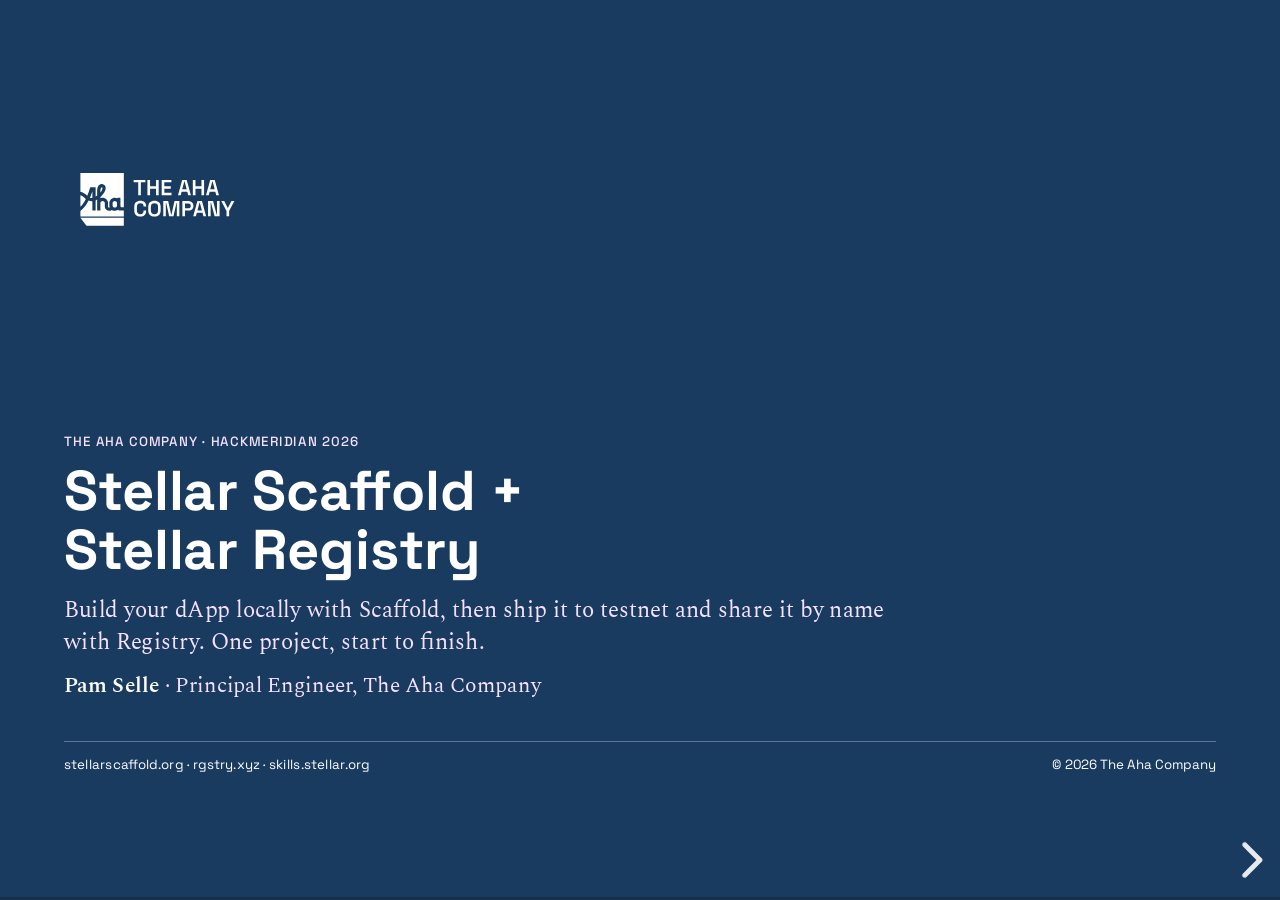
==== hackmeridian-2026/scaffold-registry/index.html @ 08726516 "Retitle the Rust slide: call any named contract Co-Authored-By: Claude <noreply@anthropic.com>" ====
<!doctype html>
<!-- Generated by build-index.mjs from intro.html + scaffold.html + registry.html + outro.html. Don't edit. -->
<html lang="en">
<head>
  <meta charset="utf-8">
  <meta name="viewport" content="width=device-width, initial-scale=1">
  <title>Stellar Scaffold + Registry</title>
  <link rel="stylesheet" href="vendor/reveal.js/dist/reset.css">
  <link rel="stylesheet" href="vendor/reveal.js/dist/reveal.css">
  <link rel="stylesheet" href="vendor/reveal.js/dist/theme/white.css">
  <link rel="stylesheet" href="theme.css">
</head>
<body>
<div class="reveal"><div class="slides">

<!-- I1 · session title -->
<section class="navy" data-background-color="#1a3b60">
  <div class="cover">
    <img class="brand-logo" src="assets/aha-horizontallogo_white.svg" alt="The Aha Company">
    <div class="content">
      <p class="eyebrow">The Aha Company · HackMeridian 2026</p>
      <h1>Stellar Scaffold +<br>Stellar Registry</h1>
      <p class="lead">Build your dApp locally with Scaffold, then ship it to testnet and share it by
        name with Registry. One project, start to finish.</p>
      <p><b>Pam Selle</b> · Principal Engineer, The Aha Company</p>
    </div>
    <div class="bottom"><span>stellarscaffold.org · rgstry.xyz · skills.stellar.org</span><span>© 2026 The Aha Company</span></div>
  </div>
  <aside class="notes">
    Session opener: two tools, one flow. Scaffold first, then Registry picks up where it
    leaves off. ~15s.
  </aside>
</section>

<!-- I2 · agenda -->
<section>
  <div class="agenda">
    <div>
      <p class="eyebrow">Agenda</p>
      <h2>What we'll cover</h2>
      <p class="lead">HackMeridian 2026</p>
      <p class="small muted">The Aha Company builds developer tools for Stellar, including Stellar
        Scaffold and Stellar Registry.</p>
    </div>
    <ol>
      <li><span class="n">01</span><div><h3>Who we are</h3><p>The Aha Company and today's speakers</p></div><span class="min">1 min</span></li>
      <li><span class="n">02</span><div><h3>Stellar Scaffold</h3><p>From idea to working dApp, fast</p></div><span class="min">7 min</span></li>
      <li><span class="n">03</span><div><h3>Stellar Registry</h3><p>To testnet, by name</p></div><span class="min">8 min</span></li>
      <li><span class="n">04</span><div><h3>Your next step</h3><p>What to build next, then questions</p></div><span class="min"></span></li>
    </ol>
  </div>
  <aside class="notes">
    One line on who we are, then the route. ~20s.
  </aside>
</section>

<!-- I3 · speakers -->
<section>
  <p class="eyebrow">Speakers</p>
  <h2>Who you'll hear from</h2>
  <div class="split speakers">
    <div>
      <h3>Pam Selle</h3>
      <p class="lead">Principal Engineer · The Aha Company</p>
      <p class="small">A technologist with over a decade in software engineering and leadership.
        Pam maintained Terraform Core as a Senior Software Engineer at HashiCorp, and before that
        worked on web properties and cloud infrastructure at Comcast. She has long organized
        events in the JavaScript and wider developer communities.</p>
    </div>
    <div>
      <h3>Willem Wyndham</h3>
      <p class="lead">Chief Science Officer · The Aha Company</p>
      <p class="small">Willem specialized in programming languages and computer security during
        his PhD at the University of Maryland, then left to join NEAR Protocol as a researcher
        focused on Rust and WebAssembly. As its Contract Runtime Engineer he worked deep inside
        blockchain execution environments and the security challenges that come with them.</p>
    </div>
  </div>
  <aside class="notes">
    Introduce ourselves and who's presenting what. Drop Willem's column if the Nido talk
    isn't in this set. ~30s.
  </aside>
</section>


<!-- ===== Scaffold ===== -->


<!-- 1 · 0:00–0:30 -->
<section class="navy" data-background-color="#1a3b60">
  <div class="divider">
    <span class="numeral">02</span>
    <div class="text">
      <p class="eyebrow">Stellar Scaffold</p>
      <h2>From idea to working dApp, fast.</h2>
      <p>A toolkit for full-stack Stellar apps. One command gives you Rust smart contracts,
        a React, Svelte or no frontend, a local network, and typed TypeScript clients that rebuild
        every time your contract changes.</p>
    </div>
  </div>
  <aside class="notes">
    Same first line as the handout they're holding. One command: contracts, frontend,
    local network, typed clients. ~30s.
  </aside>
</section>

<!-- SB · the big idea -->
<section data-background-color="#f6e2ff">
  <p class="eyebrow">The big idea</p>
  <div class="quote"><p>Every save rebuilds, redeploys and regenerates your typed client.
    Spend the weekend on your app, not the plumbing.</p></div>
  <aside class="notes">One sentence to hold onto for the next seven minutes. ~10s.</aside>
</section>

<!-- 2 · 0:30–1:00 -->
<section>
  <h2>The hackathon problem</h2>
  <ul>
    <li class="fragment">Build Rust → Wasm</li>
    <li class="fragment">Deploy, copy the contract ID</li>
    <li class="fragment">Generate bindings, paste the ID into the frontend</li>
    <li class="fragment">Wire up a wallet and network config</li>
    <li class="fragment"><strong>…then change one function and do it all again</strong></li>
  </ul>
  <aside class="notes">
    This plumbing eats the first day of a hackathon. Scaffold makes it one loop. ~30s.
  </aside>
</section>

<!-- 3 · 1:00–1:45 -->
<section>
  <h2>Three things to remember</h2>
  <div class="cards">
    <div class="card fragment">
      <h3>scaffold.yml <span>= your dependencies</span></h3>
      <p>Your app's contract dependencies, per network: what they are and where to get them.</p>
      <p class="muted">Secrets and machine settings go in .env.</p>
    </div>
    <div class="card fragment">
      <h3>app-lib/clients <span>= generated</span></h3>
      <p>A typed client per contract, per network, regenerated on every build and gitignored. Import by name; never paste an address.</p>
      <p class="muted">Don't edit it: wrap clients under app/.</p>
    </div>
    <div class="card fragment">
      <h3>npm run dev <span>= the loop</span></h3>
      <p>Save a contract and it rebuilds, redeploys on the local network, and regenerates its client.</p>
      <p class="muted">App runs at localhost:5173.</p>
    </div>
  </div>
  <aside class="notes">
    These are the three boxes at the top of the handout. ~45s.
  </aside>
</section>

<!-- 4 · 1:45–2:25 -->
<section>
  <h2>Set up and start a project</h2>
  <div class="split wide-left">
    <pre><code class="language-bash" data-trim data-line-numbers="1-2|3|4|5">
cargo binstall stellar-scaffold-cli stellar-registry-cli
# no binstall? cargo install --locked (builds from source)
stellar scaffold doctor   # checks your setup
stellar scaffold init my-app   # react, svelte or none
cd my-app && npm install && npm run dev
    </code></pre>
    <pre class="tight"><code class="language-plaintext" data-trim>
my-app/
├── contracts/     Rust → Wasm
├── app/           your frontend
├── app-lib/       wallet, network
│   └── clients/   generated
├── scaffold.yml   dependencies
└── .env           local settings
    </code></pre>
  </div>
  <div class="split wide-left">
    <div>
      <div class="label"><code>init</code> asks which frontend you want</div>
      <pre class="tight"><code class="language-plaintext" data-trim>
$ stellar scaffold init my-app
Creating new Stellar project in ./my-app
? Pick a framework ›
❯ react
  svelte
  none (no frontend)
      </code></pre>
    </div>
    <p class="small muted">Needs Rust, Node, the Stellar CLI, and Docker. Scaffold and Registry install together as <code>stellar</code> plugins.</p>
  </div>
  <aside class="notes">
    Sections 1 and 2 of the handout. Install Registry alongside Scaffold: it's how you get to
    testnet later. cargo binstall downloads prebuilt binaries, so it's much faster than
    cargo install, which compiles from source. Show the framework prompt; skip prompts with --template react|svelte|none, -p &lt;package-manager&gt;, -y. ~40s.
  </aside>
</section>

<!-- 5 · 2:25–3:05 · frontends -->
<section>
  <h2>Your frontend: React, Svelte or none</h2>
  <p class="small">Pick <code>react</code>, <code>svelte</code> or <code>none</code> at <code>init</code>. The React and Svelte templates ship wallet connect, network switching, and a
    working <code>GuessTheNumber</code> component, all using the same generated clients.</p>
  <pre><code class="language-ts" data-trim>
import { guessTheNumber } from "@stellar-scaffold/app-lib/clients"   // both
  </code></pre>
  <div class="split">
    <div>
      <div class="label">React · GuessTheNumber.tsx</div>
      <pre><code class="language-ts" data-trim>
const { address, signTransaction } =
  useWallet()
const tx = await guessTheNumber.guess(
  { a_number: 5n, guesser: address },
  { publicKey: address },
)
await tx.signAndSend({ signTransaction })
      </code></pre>
    </div>
    <div>
      <div class="label">Svelte · GuessTheNumber.svelte</div>
      <pre><code class="language-ts" data-trim>
import { address, signTransaction }
  from "../stores/wallet"

const tx = await guessTheNumber.guess(
  { a_number: 5n, guesser: $address },
  { publicKey: $address },
)
await tx.signAndSend({ signTransaction })
      </code></pre>
    </div>
  </div>
  <p class="small muted">Only need contracts? <code>stellar scaffold init my-app --template none</code> (or pick <em>none</em>) skips the frontend entirely: no <code>app/</code>, <code>app-lib</code> or generated clients.</p>
  <aside class="notes">
    Same client call, two frameworks: React uses the useWallet hook, Svelte uses a wallet
    store. The contract client is identical, so switching networks needs no code change. ~40s.
  </aside>
</section>

<!-- 6 · 3:05–3:35 · walkthrough 1/3: edit -->
<section>
  <p class="eyebrow">The loop · 1 of 3</p>
  <h2>Edit: add a method to the contract</h2>
  <p class="small">In <code>contracts/guess-the-number/src/lib.rs</code>, next to <code>guess()</code>:</p>
  <pre><code class="language-rust" data-trim data-line-numbers="1-2|3|4-8">
/// Is the answer higher or lower than your guess?
pub fn hint(env: &Env, a_number: u64) -> Symbol {
    let n = Self::number(env);
    if a_number < n {
        symbol_short!("higher")
    } else if a_number > n {
        symbol_short!("lower")
    } else { symbol_short!("yes") }
}
  </code></pre>
  <p class="small muted"><code>hint()</code> is our example, not part of the template. It reuses the template's own <code>Self::number(env)</code>, the same helper <code>guess()</code> calls.</p>
  <aside class="notes">
    No live demo: walk the loop in three slides. Step 1, add a read-only method to the
    template contract. Nothing else changes: no deploy script, no bindings command. ~30s.
  </aside>
</section>

<!-- 6b · 3:35–4:05 · walkthrough 2/3: save -->
<section>
  <p class="eyebrow">The loop · 2 of 3</p>
  <h2>Save: <code>npm run dev</code> does the rest</h2>
  <pre class="tight"><code class="language-plaintext" data-trim>
[stellar] Watching for changes. Press Ctrl+C to stop.
[stellar] File changed: contracts/guess-the-number/src/lib.rs
[stellar] Changes detected. Rebuilding...
[stellar] Building for network "local" (from `stellar network use`)
[stellar] Starting local network
          …build, redeploy to the local network…
[stellar] ✅ Successfully generated client for: guess-the-number
  </code></pre>
  <p class="small">One save: the Wasm rebuilds, the contract redeploys locally, and the TypeScript client in <code>app-lib/clients</code> is regenerated with <code>hint</code> in it.</p>
  <aside class="notes">
    This is the watcher output from npm run dev, trimmed. The first run also pulls the
    Stellar quickstart Docker image; after that it's just rebuild, redeploy, regenerate. ~30s.
  </aside>
</section>

<!-- 6c · 4:05–4:35 · walkthrough 3/3: use it -->
<section>
  <p class="eyebrow">The loop · 3 of 3</p>
  <h2>Use it: typed, in your frontend</h2>
  <p class="small">In <code>GuessTheNumber.tsx</code>, <code>guessTheNumber.</code> now autocompletes <code>hint</code>:</p>
  <pre><code class="language-ts" data-trim data-line-numbers="1|2-4">
import { guessTheNumber } from "@stellar-scaffold/app-lib/clients"

const tx = await guessTheNumber.hint({ a_number: BigInt(guess) })
setHint(tx.result)   // "higher" | "lower" | "yes"
  </code></pre>
  <p class="small muted">A read-only call: no wallet signature needed. Same import in the Svelte template.</p>
  <aside class="notes">
    The payoff: the method you wrote in Rust a moment ago is a typed function in the app,
    argument names and all. No address, no copied bindings. ~30s.
  </aside>
</section>

<!-- 7 · 5:05–5:45 -->
<section>
  <h2>Add a contract</h2>
  <pre><code class="language-bash" data-trim>
stellar scaffold generate contract --ls   # list examples: stellar/…, oz/…
stellar scaffold generate contract --from oz/nft-royalties   # or --from-wizard
  </code></pre>
  <pre><code class="language-yaml" data-trim data-line-numbers="1-8|2|3-4|5-6|7-8">
contracts:
  my-nft:                   # client name; exported as myNft
    type: workspace         # built from contracts/, deployed locally
    source: nft-royalties   # crate name in its Cargo.toml
    args:                   # constructor args, by parameter name
      owner: ${account.me}
    networks:               # where your app uses this contract
      local:
  </code></pre>
  <p class="small muted"><code>stellar scaffold generate</code> writes the crate but does not add it to scaffold.yml; do that yourself.</p>
  <aside class="notes">
    Handout section 3. Start from vetted examples: --ls lists Stellar's soroban-examples (stellar/…) and OpenZeppelin's (oz/…). ~40s.
  </aside>
</section>

<!-- 8 · 5:45–6:25 -->
<section>
  <h2>Go to testnet and ship</h2>
  <p class="small">By default Scaffold deploys only to your local network. To ship to testnet, publish and deploy with <strong>Stellar Registry</strong>, then point scaffold.yml at the deployed contract.</p>
  <div class="split">
    <pre class="tight"><code class="language-yaml" data-trim data-line-numbers="1-7|5-7">
contracts:
  my-nft:
    networks:
      local:              # built from contracts/
      testnet:
        type: contract    # already deployed: fetch it
        source: C...      # ID from registry
    </code></pre>
    <pre class="tight"><code class="language-bash" data-trim data-line-numbers="1|2-3|4|5">
stellar scaffold build --compile-only
stellar registry publish ...  # next talk
stellar registry deploy ...
stellar scaffold build --network testnet
npm run build                 # → dist/
    </code></pre>
  </div>
  <p class="small muted">Set <code>STELLAR_NETWORK=testnet</code> in .env. Contracts can differ between networks: make sure the app still typechecks.</p>
  <aside class="notes">
    Handout section 5. Big change from older Scaffold: by default it no longer deploys to
    testnet (allow-deploy is off for public networks; you can opt in). Build the Wasm, publish and deploy it with Registry (that's the next
    talk), then point scaffold.yml's testnet entry at the deployed ID. build --network
    testnet fetches it and regenerates the clients. ~40s.
  </aside>
</section>

<!-- SK · key takeaways -->
<section data-background-color="#f6e2ff">
  <p class="eyebrow">Key takeaways</p>
  <h2>What to take away</h2>
  <ol class="takeaways">
    <li><span class="n">1</span><p>Start fast.<span><code>init</code> and <code>npm run dev</code> give you contracts, a frontend and a local network.</span></p></li>
    <li><span class="n">2</span><p>Save is the loop.<span>Every save rebuilds, redeploys locally and regenerates typed clients.</span></p></li>
    <li><span class="n">3</span><p>Ship via Registry.<span>By default Scaffold deploys locally; ship to testnet with the registry, then point scaffold.yml at it.</span></p></li>
  </ol>
  <aside class="notes">~30s.</aside>
</section>

<!-- 9 · 6:25–6:50 -->
<section>
  <h2>Hackathon survival kit</h2>
  <ul>
    <li><code>stellar scaffold doctor</code>: anything broken, with a fix</li>
    <li><code>stellar scaffold clean</code>: changed constructor args? Start fresh</li>
    <li>Works locally, breaks on testnet? Rebuild with <code>--network testnet</code> and fix type errors</li>
    <li>Find contracts to depend on at <strong>rgstry.xyz</strong></li>
    <li>Teach your agent: Scaffold skill at <strong>skills.stellar.org</strong></li>
  </ul>
  <aside class="notes">
    Handout sections 7 and 8. Everything is on the sheet. ~25s.
  </aside>
</section>

<!-- 10 · 6:50–7:00 · handoff -->
<section>
  <p class="handoff">Your contract works locally.<br>
  How do you get it onto testnet under a name,<br>
  and use other people's without copying addresses?</p>
  <pre><code class="language-bash" data-trim>
stellar registry publish …   # under unverified/
  </code></pre>
  <aside class="notes">
    Hand off to Registry here. ~10s.
  </aside>
</section>


<!-- ===== Registry ===== -->


<!-- R1 · 7:00–7:45 · answers Scaffold's handoff question -->
<section class="navy" data-background-color="#1a3b60">
  <div class="divider">
    <span class="numeral">03</span>
    <div class="text">
      <p class="eyebrow">Stellar Registry</p>
      <h2>Name it. Publish it. Import it.</h2>
      <p>Scaffold runs your contract locally. The registry is how it gets to testnet: publish
        the Wasm, deploy it under a name, and anyone, your own app included, uses that name
        instead of a <code>C…</code> address.</p>
    </div>
  </div>
  <aside class="notes">
    Answer the last Scaffold slide: your contract works locally with Scaffold, and getting it onto
    testnet under a name is the registry's job. And once it has a name, other people can find it and
    you can use other people's contracts the same way. Same headline as the handout. ~45s.
  </aside>
</section>

<!-- RB · the big idea -->
<section data-background-color="#f6e2ff">
  <p class="eyebrow">The big idea</p>
  <div class="quote"><p>Give your contract a name, not an address.
    Ship it to testnet, and let anyone use it by that name.</p></div>
  <aside class="notes">One sentence to hold onto for the next eight minutes. ~10s.</aside>
</section>

<!-- R2 · 7:45–8:45 -->
<section>
  <h2>Three things to remember</h2>
  <div class="cards">
    <div class="card fragment">
      <h3>Wasm <span>= published code</span></h3>
      <p>Reusable contract code under a name and a semantic version. Only its author can publish new versions.</p>
      <p class="muted">unverified/guess-the-number@1.0.0</p>
    </div>
    <div class="card fragment">
      <h3>Contract <span>= deployed instance</span></h3>
      <p>A live contract registered by name. The name resolves to its <code>C…</code> address.</p>
      <p class="muted">No version: it's one address.</p>
    </div>
    <div class="card fragment">
      <h3>unverified/ <span>= open to all</span></h3>
      <p>Anyone can publish here, no approval. Bare names on the main registry need a manager's OK.</p>
      <p class="muted">Use this!</p>
    </div>
  </div>
  <aside class="notes">
    The three boxes at the top of the Registry handout. Same shape as Scaffold's three
    things. The unverified/ prefix is the one thing that trips people up. ~1 min.
  </aside>
</section>

<!-- R3 · 8:45–10:30 · payoff for Scaffold's "next talk" lines -->
<section>
  <h2>Ship to testnet by name</h2>
  <pre class="tight"><code class="language-bash" data-trim data-line-numbers="1-2|4-6|8-11|13">
stellar keys fund me --network testnet
stellar keys use me

stellar registry publish \
  --wasm target/stellar/testnet/guess_the_number.wasm \
  --wasm-name unverified/guess-the-number --binver 1.0.0

stellar registry deploy \
  --contract-name unverified/guess-the-number \
  --wasm-name unverified/guess-the-number --version 1.0.0 \
  -- --admin me                        # constructor args after --

stellar registry fetch-contract-id unverified/guess-the-number   # C… for scaffold.yml
  </code></pre>
  <p class="small muted">The Wasm is what <code>stellar scaffold build --compile-only</code> wrote with
    <code>STELLAR_NETWORK=testnet</code>. Add <code>--dry-run</code> to preview any write.</p>
  <aside class="notes">
    These are the two "next talk" lines from Scaffold's ship slide. Fund the testnet
    account and make it the default. Publish the Wasm Scaffold compiled under a name and
    version. Deploy a named instance from it; constructor args go after --. Then fetch the
    C… address: that's what goes in scaffold.yml next. CLI users can also run
    create-alias and invoke it by name. ~1:45.
  </aside>
</section>

<!-- RR · root and sub-registries -->
<section>
  <p class="eyebrow">How names are organised</p>
  <h2>One root registry, many sub-registries</h2>
  <div class="split wide-left">
    <pre class="tight"><code class="language-plaintext" data-trim>
registry          root: bare names, manager-approved
├── unverified/   open to anyone: use this!
├── oz/           OpenZeppelin Wasms, ready to deploy
├── circle/       circle/usdc
├── soroswap/     soroswap/router, soroswap/factory
├── blend/        blend/pool-factory-v2, …
└── defindex/     defindex/xlm-vault, …
    </code></pre>
    <div>
      <p class="small">A sub-registry is its own registry contract with its own rules, registered
        by name in the root. Names read <code>&lt;sub-registry&gt;/&lt;name&gt;</code>.</p>
      <p class="small">Sub-registries group related contracts under one prefix, like
        <code>soroswap/router</code> and <code>soroswap/factory</code>.</p>
    </div>
  </div>
  <p class="small muted">Browse them all at rgstry.xyz under Contracts.</p>
  <aside class="notes">
    The names they've seen so far all start with unverified/. That's a sub-registry: the
    open one. The root holds bare names like registry and xlm, and needs a manager's
    approval. oz, circle, soroswap, blend and defindex are sub-registries grouping each
    project's contracts (all live on testnet.rgstry.xyz/contracts). ~45s.
  </aside>
</section>

<!-- RO · OpenZeppelin Wasms -->
<section>
  <p class="eyebrow">Start from OpenZeppelin</p>
  <h2>Deploy OpenZeppelin straight from <code>oz/</code></h2>
  <pre class="tight"><code class="language-bash" data-trim data-line-numbers="1-3|4">
stellar registry deploy \
  --contract-name unverified/my-token \
  --wasm-name oz/ft-standard \
  -- --name "My Token" --symbol MTK --decimals 7 --owner me --initial_supply 1000000
  </code></pre>
  <p class="small">30+ pre-built combinations of OpenZeppelin Stellar Contracts, on testnet and
    mainnet: <code>ft-standard</code>, <code>ft-capped</code>, <code>ft-pausable</code>,
    <code>ft-allowlist</code>, <code>ft-votes</code>, <code>ft-vault</code>,
    <code>nft-standard</code>, <code>nft-royalties</code>, <code>nft-enumerable</code>, …</p>
  <p class="small muted">Your name, their Wasm: deploy into <code>unverified/</code> from any sub-registry. Want to edit the source instead? <code>stellar scaffold generate contract --from oz/…</code></p>
  <aside class="notes">
    The oz/ sub-registry holds every curated combination from
    stellar-registry/oz-combined-wasms, currently built on OZ v0.7.2. Deploy picks the
    latest version unless you pass --version. Constructor args after --; run
    deploy … -- --help to see them. ~45s.
  </aside>
</section>

<!-- R4 · 10:30–12:00 -->
<section>
  <h2>Point scaffold.yml at it</h2>
  <div class="split">
    <div>
      <div class="label">Today <span class="tag now">works now</span></div>
      <pre class="tight"><code class="language-yaml" data-trim data-line-numbers="4-7|5-7">
contracts:
  guess-the-number:
    networks:
      local:              # built from contracts/
      testnet:
        type: contract    # already deployed: fetch it
        source: C...      # from fetch-contract-id
      </code></pre>
    </div>
    <div class="fragment">
      <div class="label">By name <span class="tag soon">coming soon</span></div>
      <pre class="tight"><code class="language-yaml" data-trim data-line-numbers="5-7">
contracts:
  guess-the-number:
    networks:
      local:              # built from contracts/
      testnet:
        type: registry    # resolve the name
        source: unverified/guess-the-number
      </code></pre>
      <p class="small muted">Tracked in stellar-scaffold/cli#617.</p>
    </div>
  </div>
  <p class="small">Then <code>stellar scaffold build --network testnet</code> regenerates the typed
    <code>guessTheNumber</code> client against testnet. Same for anyone else's contract.</p>
  <aside class="notes">
    The same per-network entry as Scaffold's ship slide, filled in. local still builds
    from contracts/; testnet points at the deployed contract. Today you paste the C…
    address from fetch-contract-id. Coming soon: the registry name goes straight into
    scaffold.yml (cli#617). If #617 ships before the event, drop the left column. ~1:30.
  </aside>
</section>

<!-- RC · case study -->
<section>
  <p class="eyebrow">Case study</p>
  <h2>guess-the-number, local to testnet</h2>
  <div class="split wide-left">
    <ul class="small">
      <li><strong>01. Context:</strong> it works locally with Scaffold; putting it on testnet under a name is the registry's job.</li>
      <li><strong>02. Decision:</strong> publish the Wasm and deploy it as <code>unverified/guess-the-number</code>.</li>
      <li><strong>03. Result:</strong> testnet has a named contract, scaffold.yml points at it, and the app gets a typed client.</li>
    </ul>
    <img src="assets/explorer-testnet-contracts.png" alt="Named contracts on testnet.rgstry.xyz" width="820">
  </div>
  <aside class="notes">
    Recap of R3 and R4 as one story. The screenshot is testnet.rgstry.xyz/contracts: every
    named contract on testnet, including other teams' you can depend on. ~45s.
  </aside>
</section>

<!-- R5 · 12:00–13:15 -->
<section>
  <h2>Call any named contract from Rust</h2>
  <p class="small">You already have: guess-the-number pays out with
    <code>stellar_registry::import_asset!("xlm")</code>.</p>
  <pre><code class="language-rust" data-trim data-line-numbers="1-2|4">
let game = stellar_registry::import_contract!(
    env, "unverified/guess-the-number");   // typed client, no address in source

let won = game.guess(&5, &player);
  </code></pre>
  <pre><code class="language-bash" data-trim>
STELLAR_NETWORK=testnet stellar scaffold build   # names resolve at build time
  </code></pre>
  <p class="small muted">Defaults to <code>local</code>, and switching networks rebuilds automatically. Assets like <code>xlm</code> resolve at runtime, so one Wasm works on any network. Contract names resolve at build time: after a redeploy, <code>cargo clean</code> and rebuild.</p>
  <aside class="notes">
    The template contract already uses the registry for XLM (contracts/guess-the-number/src/xlm.rs).
    import_contract! turns a name into a client bound to its address, built from the
    on-chain Wasm. As of stellar-registry 0.1.2 (cli#97), asset imports derive their address at
    runtime and a network change re-expands the macros; named contracts still resolve at
    build time. Set STELLAR_NETWORK=testnet in .env, as on Scaffold's ship slide. Short on time:
    show only the import_contract! line. ~1:15.
  </aside>
</section>

<!-- RK · key takeaways -->
<section data-background-color="#f6e2ff">
  <p class="eyebrow">Key takeaways</p>
  <h2>What to take away</h2>
  <ol class="takeaways">
    <li><span class="n">1</span><p>Name it.<span>Publish under <code>unverified/</code>. Anyone can, with no approval.</span></p></li>
    <li><span class="n">2</span><p>Ship it.<span>Publish and deploy with the registry: that's how you reach testnet.</span></p></li>
    <li><span class="n">3</span><p>Use it.<span>Point scaffold.yml or <code>import_contract!</code> at a name, never a copied address.</span></p></li>
  </ol>
  <aside class="notes">~30s.</aside>
</section>

<!-- R7 · 13:45–14:30 -->
<section>
  <h2>Registry survival kit</h2>
  <ul>
    <li>Auth failure on publish? You used a bare name. Add <code>unverified/</code></li>
    <li><code>Error(Contract, #5)</code>: that contract name is taken. <code>#8</code>: publish a higher <code>--binver</code></li>
    <li>Macro can't find a contract? <code>STELLAR_NETWORK</code> wasn't set at build time</li>
    <li><code>deploy … -- --help</code> prints the constructor's arguments</li>
    <li>Teach your agent: Registry skill at <strong>skills.stellar.org</strong></li>
  </ul>
  <aside class="notes">
    The "Common errors" box on the back of the Registry handout. ~45s.
  </aside>
</section>


<!-- ===== Closing ===== -->


<!-- O1 · your next step -->
<section>
  <p class="eyebrow">Keep building</p>
  <h2>Your next step</h2>
  <div class="split wide-left">
    <div>
      <p>Publish your hackathon contract under <code>unverified/</code> today, and give the next team something to build on.</p>
      <ul class="small">
        <li><strong>stellarscaffold.org</strong>: Scaffold docs, tutorial and Registry guide</li>
        <li><strong>rgstry.xyz</strong>: browse contracts to depend on</li>
        <li><strong>skills.stellar.org</strong>: Scaffold and Registry skills for your agent</li>
      </ul>
    </div>
    <div>
      <img src="assets/qr-deck.svg" alt="QR code for these slides" width="340">
      <p class="small muted">These slides</p>
    </div>
  </div>
  <aside class="notes">
    One action to take during the hackathon, plus where to go next. The QR opens this deck at
    theahaco.github.io/talks/hackmeridian-2026/scaffold-registry/. ~30s.
  </aside>
</section>

<!-- O2 · thank you -->
<section class="navy" data-background-color="#1a3b60">
  <div class="closing">
    <img class="brand-logo" src="assets/aha-horizontallogo_white.svg" alt="The Aha Company">
    <div class="row">
      <div>
        <p class="eyebrow">HackMeridian 2026</p>
        <h1>Thank you. Questions?</h1>
        <p>Pam Selle · Willem Wyndham</p>
        <p>theaha.co · github.com/theahaco · theahaco.github.io/talks</p>
      </div>
      <div class="qr"><img src="assets/qr-deck.svg" alt="QR code for these slides"><p>These slides</p></div>
    </div>
  </div>
  <aside class="notes">Take questions. Drop Willem's name if the Nido talk isn't in this set.</aside>
</section>

</div></div>


<script src="vendor/reveal.js/dist/reveal.js"></script>
<script src="vendor/reveal.js/plugin/highlight/highlight.js"></script>
<script src="vendor/reveal.js/plugin/notes/notes.js"></script>
<script src="deck.js"></script>
</body>
</html>
---- hackmeridian-2026/scaffold-registry/vendor/reveal.js/dist/theme/white.css ----
/**
 * White theme for reveal.js. This is the opposite of the 'black' theme.
 *
 * By Hakim El Hattab, http://hakim.se
 */
@import url(./fonts/source-sans-pro/source-sans-pro.css);
section.has-dark-background, section.has-dark-background h1, section.has-dark-background h2, section.has-dark-background h3, section.has-dark-background h4, section.has-dark-background h5, section.has-dark-background h6 {
  color: #fff;
}

/*********************************************
 * GLOBAL STYLES
 *********************************************/
:root {
  --r-background-color: #fff;
  --r-main-font: Source Sans Pro, Helvetica, sans-serif;
  --r-main-font-size: 42px;
  --r-main-color: #222;
  --r-block-margin: 20px;
  --r-heading-margin: 0 0 20px 0;
  --r-heading-font: Source Sans Pro, Helvetica, sans-serif;
  --r-heading-color: #222;
  --r-heading-line-height: 1.2;
  --r-heading-letter-spacing: normal;
  --r-heading-text-transform: uppercase;
  --r-heading-text-shadow: none;
  --r-heading-font-weight: 600;
  --r-heading1-text-shadow: none;
  --r-heading1-size: 2.5em;
  --r-heading2-size: 1.6em;
  --r-heading3-size: 1.3em;
  --r-heading4-size: 1em;
  --r-code-font: monospace;
  --r-link-color: #2a76dd;
  --r-link-color-dark: #1a53a1;
  --r-link-color-hover: #6ca0e8;
  --r-selection-background-color: #98bdef;
  --r-selection-color: #fff;
  --r-overlay-element-bg-color: 0, 0, 0;
  --r-overlay-element-fg-color: 240, 240, 240;
}

.reveal-viewport {
  background: #fff;
  background-color: var(--r-background-color);
}

.reveal {
  font-family: var(--r-main-font);
  font-size: var(--r-main-font-size);
  font-weight: normal;
  color: var(--r-main-color);
}

.reveal ::selection {
  color: var(--r-selection-color);
  background: var(--r-selection-background-color);
  text-shadow: none;
}

.reveal ::-moz-selection {
  color: var(--r-selection-color);
  background: var(--r-selection-background-color);
  text-shadow: none;
}

.reveal .slides section,
.reveal .slides section > section {
  line-height: 1.3;
  font-weight: inherit;
}

/*********************************************
 * HEADERS
 *********************************************/
.reveal h1,
.reveal h2,
.reveal h3,
.reveal h4,
.reveal h5,
.reveal h6 {
  margin: var(--r-heading-margin);
  color: var(--r-heading-color);
  font-family: var(--r-heading-font);
  font-weight: var(--r-heading-font-weight);
  line-height: var(--r-heading-line-height);
  letter-spacing: var(--r-heading-letter-spacing);
  text-transform: var(--r-heading-text-transform);
  text-shadow: var(--r-heading-text-shadow);
  word-wrap: break-word;
}

.reveal h1 {
  font-size: var(--r-heading1-size);
}

.reveal h2 {
  font-size: var(--r-heading2-size);
}

.reveal h3 {
  font-size: var(--r-heading3-size);
}

.reveal h4 {
  font-size: var(--r-heading4-size);
}

.reveal h1 {
  text-shadow: var(--r-heading1-text-shadow);
}

/*********************************************
 * OTHER
 *********************************************/
.reveal p {
  margin: var(--r-block-margin) 0;
  line-height: 1.3;
}

/* Remove trailing margins after titles */
.reveal h1:last-child,
.reveal h2:last-child,
.reveal h3:last-child,
.reveal h4:last-child,
.reveal h5:last-child,
.reveal h6:last-child {
  margin-bottom: 0;
}

/* Ensure certain elements are never larger than the slide itself */
.reveal img,
.reveal video,
.reveal iframe {
  max-width: 95%;
  max-height: 95%;
}

.reveal strong,
.reveal b {
  font-weight: bold;
}

.reveal em {
  font-style: italic;
}

.reveal ol,
.reveal dl,
.reveal ul {
  display: inline-block;
  text-align: left;
  margin: 0 0 0 1em;
}

.reveal ol {
  list-style-type: decimal;
}

.reveal ul {
  list-style-type: disc;
}

.reveal ul ul {
  list-style-type: square;
}

.reveal ul ul ul {
  list-style-type: circle;
}

.reveal ul ul,
.reveal ul ol,
.reveal ol ol,
.reveal ol ul {
  display: block;
  margin-left: 40px;
}

.reveal dt {
  font-weight: bold;
}

.reveal dd {
  margin-left: 40px;
}

.reveal blockquote {
  display: block;
  position: relative;
  width: 70%;
  margin: var(--r-block-margin) auto;
  padding: 5px;
  font-style: italic;
  background: rgba(255, 255, 255, 0.05);
  box-shadow: 0px 0px 2px rgba(0, 0, 0, 0.2);
}

.reveal blockquote p:first-child,
.reveal blockquote p:last-child {
  display: inline-block;
}

.reveal q {
  font-style: italic;
}

.reveal pre {
  display: block;
  position: relative;
  width: 90%;
  margin: var(--r-block-margin) auto;
  text-align: left;
  font-size: 0.55em;
  font-family: var(--r-code-font);
  line-height: 1.2em;
  word-wrap: break-word;
  box-shadow: 0px 5px 15px rgba(0, 0, 0, 0.15);
}

.reveal code {
  font-family: var(--r-code-font);
  text-transform: none;
  tab-size: 2;
}

.reveal pre code {
  display: block;
  padding: 5px;
  overflow: auto;
  max-height: 400px;
  word-wrap: normal;
}

.reveal .code-wrapper {
  white-space: normal;
}

.reveal .code-wrapper code {
  white-space: pre;
}

.reveal table {
  margin: auto;
  border-collapse: collapse;
  border-spacing: 0;
}

.reveal table th {
  font-weight: bold;
}

.reveal table th,
.reveal table td {
  text-align: left;
  padding: 0.2em 0.5em 0.2em 0.5em;
  border-bottom: 1px solid;
}

.reveal table th[align=center],
.reveal table td[align=center] {
  text-align: center;
}

.reveal table th[align=right],
.reveal table td[align=right] {
  text-align: right;
}

.reveal table tbody tr:last-child th,
.reveal table tbody tr:last-child td {
  border-bottom: none;
}

.reveal sup {
  vertical-align: super;
  font-size: smaller;
}

.reveal sub {
  vertical-align: sub;
  font-size: smaller;
}

.reveal small {
  display: inline-block;
  font-size: 0.6em;
  line-height: 1.2em;
  vertical-align: top;
}

.reveal small * {
  vertical-align: top;
}

.reveal img {
  margin: var(--r-block-margin) 0;
}

/*********************************************
 * LINKS
 *********************************************/
.reveal a {
  color: var(--r-link-color);
  text-decoration: none;
  transition: color 0.15s ease;
}

.reveal a:hover {
  color: var(--r-link-color-hover);
  text-shadow: none;
  border: none;
}

.reveal .roll span:after {
  color: #fff;
  background: var(--r-link-color-dark);
}

/*********************************************
 * Frame helper
 *********************************************/
.reveal .r-frame {
  border: 4px solid var(--r-main-color);
  box-shadow: 0 0 10px rgba(0, 0, 0, 0.15);
}

.reveal a .r-frame {
  transition: all 0.15s linear;
}

.reveal a:hover .r-frame {
  border-color: var(--r-link-color);
  box-shadow: 0 0 20px rgba(0, 0, 0, 0.55);
}

/*********************************************
 * NAVIGATION CONTROLS
 *********************************************/
.reveal .controls {
  color: var(--r-link-color);
}

/*********************************************
 * PROGRESS BAR
 *********************************************/
.reveal .progress {
  background: rgba(0, 0, 0, 0.2);
  color: var(--r-link-color);
}

/*********************************************
 * PRINT BACKGROUND
 *********************************************/
@media print {
  .backgrounds {
    background-color: var(--r-background-color);
  }
}
---- hackmeridian-2026/scaffold-registry/theme.css ----
/* Shared theme for the HackMeridian 2026 decks, following the Aha master deck
   (theahaco/brand templates): 1920×1080 canvas, Space Grotesk for titles and
   labels, Spectral for body text, brand colors and neutrals only. */
@font-face { font-family: "Spectral"; font-weight: 400; src: url(assets/fonts/spectral-latin-400-normal.woff2) format("woff2"); }
@font-face { font-family: "Spectral"; font-weight: 600; src: url(assets/fonts/spectral-latin-600-normal.woff2) format("woff2"); }
@font-face { font-family: "Spectral"; font-weight: 600; font-style: italic; src: url(assets/fonts/spectral-latin-600-italic.woff2) format("woff2"); }
@font-face { font-family: "Spectral"; font-weight: 700; src: url(assets/fonts/spectral-latin-700-normal.woff2) format("woff2"); }
@font-face { font-family: "Space Grotesk"; font-weight: 400; src: url(assets/fonts/space-grotesk-latin-400-normal.woff2) format("woff2"); }
@font-face { font-family: "Space Grotesk"; font-weight: 500; src: url(assets/fonts/space-grotesk-latin-500-normal.woff2) format("woff2"); }
@font-face { font-family: "Space Grotesk"; font-weight: 700; src: url(assets/fonts/space-grotesk-latin-700-normal.woff2) format("woff2"); }

:root {
  /* Brand colors */
  --navy: #1a3b60;
  --green: #47a019;
  --tan: #d6bdbe;
  --pink: #f6e2ff;
  /* Neutrals and tints derived from them */
  --ink: #14181d;
  --slate: #3c4753;
  --grey: #6b7480;
  --mid-grey: #8a94a0;
  --rule: #c9ced6;
  --blue-10: #e8ebef;
  --green-12: #e9f4e3;
  --lavender: #fbf3ff;
  --tan-30: #f3ebeb;
  --sans: "Space Grotesk", system-ui, sans-serif;
  --serif: "Spectral", Georgia, serif;
  --mono: "Liberation Mono", ui-monospace, Menlo, Consolas, monospace;
}

body, .reveal-viewport { background: #fff; }
/* Body runs a little above the brand's 24–26px so it reads from the back of a hall */
.reveal { font-family: var(--serif); font-size: 32px; color: var(--ink); }
.reveal .slides { text-align: left; }
/* Brand grid: 96px side margins, 80px top, 56px footer band */
.reveal .slides section { box-sizing: border-box; height: 1080px; padding: 80px 96px 120px; }
.reveal h1, .reveal h2, .reveal h3, .reveal h4 {
  font-family: var(--sans); color: var(--navy); text-transform: none; letter-spacing: normal; text-shadow: none;
}
.reveal h1 { font-weight: 700; font-size: 84px; line-height: 1.05; margin: 0 0 24px; }
.reveal h1 em { font-style: normal; }
.reveal h2 { font-weight: 700; font-size: 56px; line-height: 1.1; margin: 0 0 32px; }
.reveal h2 .num { color: var(--green); margin-right: 0.35em; }
.reveal h3 { font-weight: 500; font-size: 30px; line-height: 1.2; margin: 0 0 12px; }
.reveal p { margin: 0 0 20px; line-height: 1.4; }
.reveal strong, .reveal b { color: var(--navy); font-weight: 600; }
.reveal a { color: var(--navy); }
.reveal ul { display: block; margin: 0 0 20px 1.1em; }
.reveal li { margin: 10px 0; line-height: 1.4; }
.reveal li::marker { color: var(--green); }

.reveal .eyebrow {
  font-family: var(--sans); font-weight: 500; font-size: 20px; letter-spacing: 0.08em; text-transform: uppercase;
  color: var(--green); margin: 0 0 16px;
}
.reveal .lead { font-size: 34px; color: var(--slate); }
.reveal .muted { color: var(--grey); }
.reveal .small { font-size: 26px; }
.reveal .label { font-family: var(--sans); font-weight: 500; font-size: 24px; color: var(--navy); margin: 0 0 12px; }

/* Code: Tan 30% panels with a green rule */
.reveal pre {
  position: relative; width: 100%; margin: 0 0 24px; box-shadow: none; font-size: 28px;
  background: var(--tan-30); border-left: 6px solid var(--green); border-radius: 0;
}
.reveal pre.tight { font-size: 24px; }
.reveal pre code { max-height: 680px; padding: 24px 32px; background: var(--tan-30); color: var(--ink); font-family: var(--mono); line-height: 1.45; }
.reveal code { font-family: var(--mono); }
.reveal p code, .reveal li code, .reveal .card code { color: var(--navy); background: var(--tan-30); padding: 0 0.2em; font-size: 0.85em; }
.reveal .hljs-comment { color: var(--grey); }
.reveal .hljs-keyword, .reveal .hljs-built_in, .reveal .hljs-type, .reveal .hljs-attr { color: var(--navy); font-weight: 700; }
.reveal .hljs-string, .reveal .hljs-number, .reveal .hljs-literal { color: var(--green); }
.reveal .hljs-title, .reveal .hljs-function .hljs-title, .reveal .hljs-variable, .reveal .hljs-template-variable { color: var(--slate); }
.reveal .hljs-tag, .reveal .hljs-name { color: var(--navy); }
.reveal .hljs.has-highlights tr:not(.highlight-line) { opacity: 0.35; }
.reveal .hljs-ln-numbers { color: var(--mid-grey); }

/* Layout helpers: brand gutters, 48 for three columns, 64 for two */
.split { display: grid; grid-template-columns: 1fr 1fr; gap: 64px; align-items: start; }
.split.wide-left { grid-template-columns: 1.3fr 1fr; }
.cards { display: grid; grid-template-columns: repeat(3, 1fr); gap: 48px; }
.card { background: var(--lavender); border-top: 4px solid var(--navy); padding: 32px 36px; font-size: 26px; line-height: 1.4; }
.card h3 { font-family: var(--mono); font-weight: 700; font-size: 26px; }
.card h3 span { font-family: var(--sans); font-weight: 400; color: var(--ink); }
.card .muted { margin: 0; }
.reveal img { max-width: 100%; }

/* Status pills */
.reveal .tag {
  display: inline-flex; align-items: center; gap: 8px; margin-left: 12px; vertical-align: middle;
  font-family: var(--sans); font-weight: 500; font-size: 18px; padding: 4px 14px; border-radius: 999px;
}
.reveal .tag::before { content: ""; width: 10px; height: 10px; border-radius: 50%; box-sizing: border-box; }
.reveal .tag.now { background: var(--green-12); color: var(--navy); }
.reveal .tag.now::before { background: var(--green); }
.reveal .tag.soon { background: var(--blue-10); color: var(--slate); }
.reveal .tag.soon::before { border: 2px solid var(--mid-grey); }

/* Navy slides: cover, section dividers, closing (data-background-color="#1a3b60") */
.reveal section.navy { color: #fff; }
.reveal section.navy h1, .reveal section.navy h2 { color: #fff; }
.reveal section.navy p, .reveal section.navy .eyebrow { color: var(--pink); }
.reveal section.navy b { color: #fff; }
.reveal section.navy code { background: rgba(255, 255, 255, 0.14); color: #fff; }
.reveal section.navy { padding-bottom: 56px; }
.brand-logo { width: 280px; display: block; }
.cover { display: flex; flex-direction: column; height: 100%; }
.cover .content { margin-top: auto; max-width: 1300px; }
.cover .bottom {
  display: flex; justify-content: space-between; margin-top: 40px; padding-top: 20px;
  border-top: 1px solid rgba(255, 255, 255, 0.4); font: 20px var(--sans); color: #fff;
}

.divider { display: flex; align-items: flex-end; gap: 56px; height: 100%; }
.divider .numeral { font: 400 280px/0.8 var(--serif); color: var(--green); }
.divider .text { border-left: 2px solid rgba(255, 255, 255, 0.4); padding-left: 56px; max-width: 1100px; }
.divider .text p:last-child { margin: 0; }

.closing { display: flex; flex-direction: column; height: 100%; }
.closing .row { margin-top: auto; display: flex; justify-content: space-between; align-items: flex-end; gap: 96px; }
.closing .qr { background: #fff; padding: 24px; text-align: center; }
.closing .qr img { width: 280px; display: block; }
.reveal section.navy .closing .qr p { color: var(--navy); font: 18px var(--sans); margin: 12px 0 0; }

/* Agenda (brand p.38) */
.agenda { display: grid; grid-template-columns: 1fr 1.7fr; gap: 64px; }
.agenda ol { list-style: none; margin: 0; padding: 0; border-bottom: 1px solid var(--rule); }
.agenda li {
  display: grid; grid-template-columns: 72px 1fr auto; margin: 0; padding: 22px 0;
  border-top: 1px solid var(--rule); line-height: 1.3;
}
.agenda .n { font: 500 28px var(--sans); color: var(--green); }
.agenda h3 { margin: 0 0 4px; }
.agenda li p { margin: 0; font-size: 22px; color: var(--grey); }
.agenda .min { font: 400 24px var(--sans); color: var(--slate); }

/* Pink slides: big idea and key takeaways (data-background-color="#f6e2ff") */
.quote { margin-top: 140px; max-width: 1500px; }
.quote::before { content: ""; display: block; width: 120px; height: 8px; background: var(--green); margin-bottom: 48px; }
.quote p { font: 700 72px/1.15 var(--sans); color: var(--navy); margin: 0 0 24px; }
.takeaways { list-style: none; margin: 64px 0 0; padding: 0; }
.takeaways li { display: grid; grid-template-columns: 120px 1fr; align-items: baseline; margin: 0 0 44px; }
.takeaways .n { font: 400 96px/1 var(--serif); color: var(--green); }
.takeaways p { font: 500 36px/1.35 var(--sans); color: var(--navy); margin: 0; }
.takeaways p span { display: block; font: 400 26px/1.4 var(--serif); color: var(--slate); margin-top: 6px; }

/* Scaffold's handoff question */
.reveal .handoff {
  font-family: var(--serif); font-size: 52px; line-height: 1.3; color: var(--navy);
  border-left: 6px solid var(--green); padding-left: 40px; margin: 120px 0 48px;
}

/* Brand footer, added to light slides by deck.js */
.slide-footer {
  position: absolute; left: 96px; right: 96px; bottom: 0; height: 56px;
  display: flex; align-items: center; gap: 14px; border-top: 2px solid var(--tan);
  font: 16px var(--sans); color: var(--grey);
}
.slide-footer img { height: 22px; }
.slide-footer .page { margin-left: auto; }
.reveal .controls { color: var(--navy); }
.reveal .progress { color: var(--green); }

/* Speakers slide */
.speakers h3 { font-size: 40px; font-weight: 700; margin-bottom: 4px; }
.speakers .lead { font-size: 28px; color: var(--grey); }

/* Slides that are just a bulleted list get bigger type */
.reveal .slides > section > ul > li { font-size: 52px; margin: 28px 0; line-height: 1.25; }
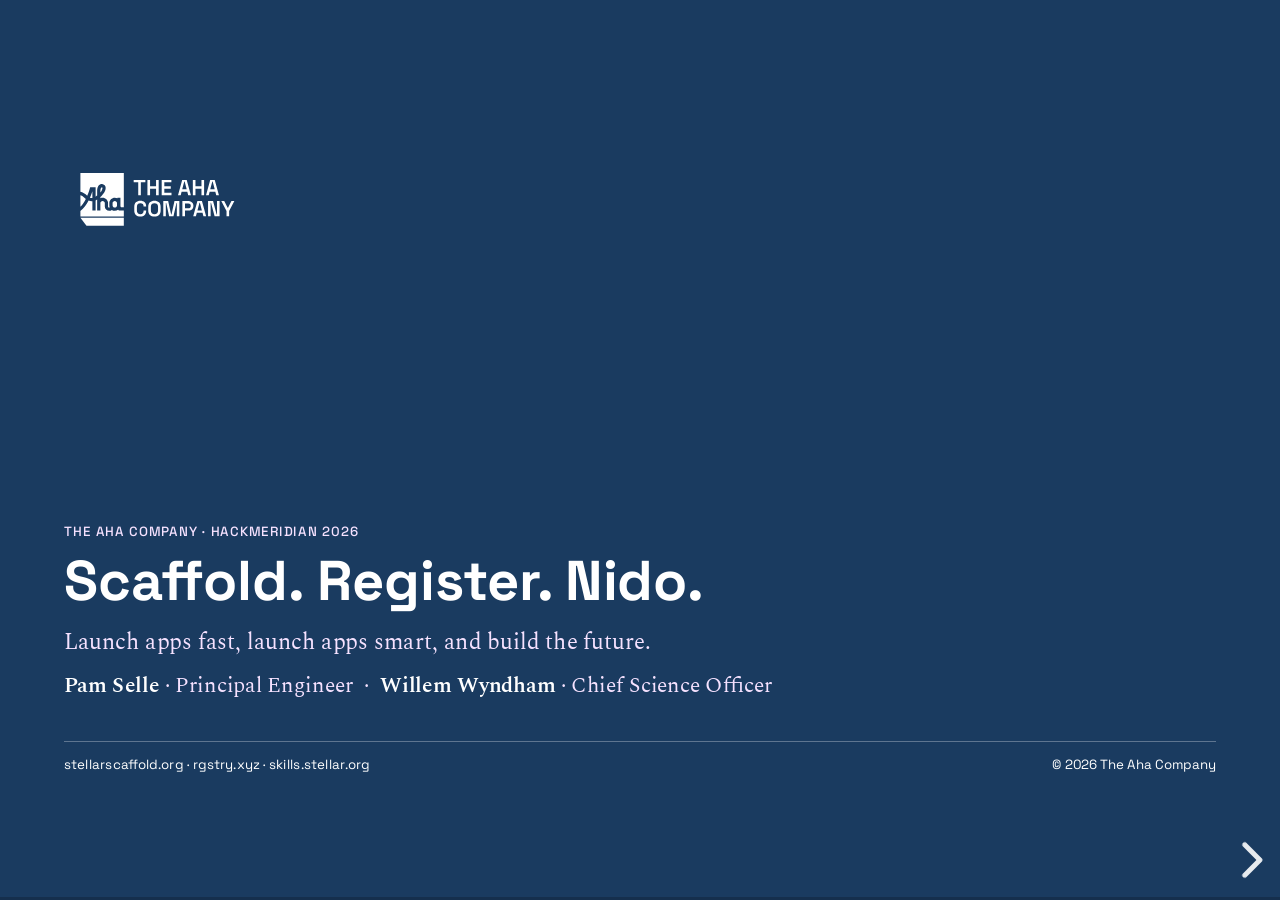
==== commit 40754883: "Retitle the session "Scaffold. Register. Nido." Cover, agenda (with Nido) and opening notes follow t" ====
--- a/hackmeridian-2026/scaffold-registry/index.html
+++ b/hackmeridian-2026/scaffold-registry/index.html
@@ -4,7 +4,7 @@
 <head>
   <meta charset="utf-8">
   <meta name="viewport" content="width=device-width, initial-scale=1">
-  <title>Stellar Scaffold + Registry</title>
+  <title>Scaffold. Register. Nido.</title>
   <link rel="stylesheet" href="vendor/reveal.js/dist/reset.css">
   <link rel="stylesheet" href="vendor/reveal.js/dist/reveal.css">
   <link rel="stylesheet" href="vendor/reveal.js/dist/theme/white.css">
@@ -19,16 +19,18 @@
     <img class="brand-logo" src="assets/aha-horizontallogo_white.svg" alt="The Aha Company">
     <div class="content">
       <p class="eyebrow">The Aha Company · HackMeridian 2026</p>
-      <h1>Stellar Scaffold +<br>Stellar Registry</h1>
-      <p class="lead">Build your dApp locally with Scaffold, then ship it to testnet and share it by
-        name with Registry. One project, start to finish.</p>
-      <p><b>Pam Selle</b> · Principal Engineer, The Aha Company</p>
+      <h1>Scaffold. Register. Nido.</h1>
+      <p class="lead">Launch apps fast, launch apps smart, and build the future.</p>
+      <p><b>Pam Selle</b> · Principal Engineer &nbsp;·&nbsp; <b>Willem Wyndham</b> · Chief Science Officer</p>
     </div>
     <div class="bottom"><span>stellarscaffold.org · rgstry.xyz · skills.stellar.org</span><span>© 2026 The Aha Company</span></div>
   </div>
   <aside class="notes">
-    Session opener: two tools, one flow. Scaffold first, then Registry picks up where it
-    leaves off. ~15s.
+    <ul>
+      <li>Welcome. We're The Aha Company: we built Stellar CLI before Soroban was born, and we build developer tools for Stellar.</li>
+      <li>Three things today: launch apps fast with Stellar Scaffold, launch apps smart with Stellar Registry, and build the future with Nido, our passkey-based smart account wallet.</li>
+    </ul>
+    <p>About 15s.</p>
   </aside>
 </section>
 
@@ -38,19 +40,24 @@
     <div>
       <p class="eyebrow">Agenda</p>
       <h2>What we'll cover</h2>
-      <p class="lead">HackMeridian 2026</p>
-      <p class="small muted">The Aha Company builds developer tools for Stellar, including Stellar
-        Scaffold and Stellar Registry.</p>
+      <p class="lead">From the team that built Stellar CLI before Soroban was born.</p>
+      <p class="small muted">HackMeridian 2026 · The Aha Company</p>
     </div>
     <ol>
       <li><span class="n">01</span><div><h3>Who we are</h3><p>The Aha Company and today's speakers</p></div><span class="min">1 min</span></li>
-      <li><span class="n">02</span><div><h3>Stellar Scaffold</h3><p>From idea to working dApp, fast</p></div><span class="min">7 min</span></li>
-      <li><span class="n">03</span><div><h3>Stellar Registry</h3><p>To testnet, by name</p></div><span class="min">8 min</span></li>
-      <li><span class="n">04</span><div><h3>Your next step</h3><p>What to build next, then questions</p></div><span class="min"></span></li>
+      <li><span class="n">02</span><div><h3>Stellar Scaffold</h3><p>App bootstrap and config: from idea to working dApp, fast</p></div><span class="min">7 min</span></li>
+      <li><span class="n">03</span><div><h3>Stellar Registry</h3><p>Wasm and contract publishing and discovery</p></div><span class="min">8 min</span></li>
+      <li><span class="n">04</span><div><h3>Nido</h3><p>A passkey-based smart account wallet</p></div><span class="min"></span></li>
+      <li><span class="n">05</span><div><h3>Your next step</h3><p>What to build next, then questions</p></div><span class="min"></span></li>
     </ol>
   </div>
   <aside class="notes">
-    One line on who we are, then the route. ~20s.
+    <ul>
+      <li>Quick intro, then Scaffold (about 7 minutes), Registry (about 8), then Willem on Nido.</li>
+      <li>We finish with one thing to do during the hackathon, then questions.</li>
+      <li>Everything we show is on the handouts, so no need to copy commands down.</li>
+    </ul>
+    <p>About 20s.</p>
   </aside>
 </section>
 
@@ -77,8 +84,12 @@
     </div>
   </div>
   <aside class="notes">
-    Introduce ourselves and who's presenting what. Drop Willem's column if the Nido talk
-    isn't in this set. ~30s.
+    <ul>
+      <li>Introduce yourself: Principal Engineer at The Aha Company; before that, Terraform Core at HashiCorp and cloud infrastructure at Comcast.</li>
+      <li>Say you're presenting both Scaffold and Registry today.</li>
+      <li>Introduce Willem, our Chief Science Officer, who's presenting Nido.</li>
+    </ul>
+    <p>About 30s.</p>
   </aside>
 </section>
 
@@ -99,8 +110,11 @@
     </div>
   </div>
   <aside class="notes">
-    Same first line as the handout they're holding. One command: contracts, frontend,
-    local network, typed clients. ~30s.
+    <ul>
+      <li>Scaffold is a toolkit for full-stack Stellar apps.</li>
+      <li>One command gives you Rust smart contracts, a frontend, a local network, and typed TypeScript clients that rebuild whenever your contract changes.</li>
+    </ul>
+    <p>About 20s.</p>
   </aside>
 </section>
 
@@ -109,7 +123,13 @@
   <p class="eyebrow">The big idea</p>
   <div class="quote"><p>Every save rebuilds, redeploys and regenerates your typed client.
     Spend the weekend on your app, not the plumbing.</p></div>
-  <aside class="notes">One sentence to hold onto for the next seven minutes. ~10s.</aside>
+  <aside class="notes">
+    <ul>
+      <li>Read the line out.</li>
+      <li>The point: you shouldn't spend the hackathon wiring up builds, deploys and bindings.</li>
+    </ul>
+    <p>About 10s.</p>
+  </aside>
 </section>
 
 <!-- 2 · 0:30–1:00 -->
@@ -123,7 +143,12 @@
     <li class="fragment"><strong>…then change one function and do it all again</strong></li>
   </ul>
   <aside class="notes">
-    This plumbing eats the first day of a hackathon. Scaffold makes it one loop. ~30s.
+    <ul>
+      <li>Click through the list as it builds: compile Rust to Wasm, deploy and copy the contract ID, generate bindings and paste the ID into the frontend, wire up a wallet.</li>
+      <li>Land the last line: change one function and you do it all again.</li>
+      <li>This plumbing can eat your whole first day. Scaffold turns it into one loop.</li>
+    </ul>
+    <p>About 30s.</p>
   </aside>
 </section>
 
@@ -148,7 +173,13 @@
     </div>
   </div>
   <aside class="notes">
-    These are the three boxes at the top of the handout. ~45s.
+    <ul>
+      <li>scaffold.yml: one file listing your contracts and where each one lives, per network. Secrets stay in .env.</li>
+      <li>app-lib/clients: a typed client per contract, regenerated on every build. Import it by name; don't edit it.</li>
+      <li>npm run dev: the loop. Save a contract and it rebuilds, redeploys locally and regenerates its client.</li>
+      <li>If they remember nothing else from Scaffold, it's these three.</li>
+    </ul>
+    <p>About 45s.</p>
   </aside>
 </section>
 
@@ -188,9 +219,14 @@
     <p class="small muted">Needs Rust, Node, the Stellar CLI, and Docker. Scaffold and Registry install together as <code>stellar</code> plugins.</p>
   </div>
   <aside class="notes">
-    Sections 1 and 2 of the handout. Install Registry alongside Scaffold: it's how you get to
-    testnet later. cargo binstall downloads prebuilt binaries, so it's much faster than
-    cargo install, which compiles from source. Show the framework prompt; skip prompts with --template react|svelte|none, -p &lt;package-manager&gt;, -y. ~40s.
+    <ul>
+      <li>Install both CLIs. cargo binstall downloads prebuilt binaries, so it's much faster than cargo install, which compiles from source.</li>
+      <li>doctor checks Rust, Node, the Stellar CLI and Docker, and tells you what's missing.</li>
+      <li>init asks which frontend you want: react, svelte or none. Then npm install and npm run dev.</li>
+      <li>Point at the tree: contracts/ for Rust, app/ for your frontend, app-lib/clients is generated, scaffold.yml lists your contracts.</li>
+      <li>Tip for scripts: skip the prompts with --template, -p (package manager) and -y.</li>
+    </ul>
+    <p>About 45s.</p>
   </aside>
 </section>
 
@@ -231,8 +267,12 @@
   </div>
   <p class="small muted">Only need contracts? <code>stellar scaffold init my-app --template none</code> (or pick <em>none</em>) skips the frontend entirely: no <code>app/</code>, <code>app-lib</code> or generated clients.</p>
   <aside class="notes">
-    Same client call, two frameworks: React uses the useWallet hook, Svelte uses a wallet
-    store. The contract client is identical, so switching networks needs no code change. ~40s.
+    <ul>
+      <li>Both templates ship wallet connect, network switching and a working guess-the-number game.</li>
+      <li>Same client call on both sides; only the wallet plumbing differs: a React hook versus a Svelte store.</li>
+      <li>Only need contracts? --template none skips the frontend entirely.</li>
+    </ul>
+    <p>About 40s.</p>
   </aside>
 </section>
 
@@ -254,8 +294,12 @@
   </code></pre>
   <p class="small muted"><code>hint()</code> is our example, not part of the template. It reuses the template's own <code>Self::number(env)</code>, the same helper <code>guess()</code> calls.</p>
   <aside class="notes">
-    No live demo: walk the loop in three slides. Step 1, add a read-only method to the
-    template contract. Nothing else changes: no deploy script, no bindings command. ~30s.
+    <ul>
+      <li>We'll walk the loop in three slides: edit, save, use.</li>
+      <li>Step one: add hint() to the template's guess-the-number contract. It's our example, built on the number helper the contract already has.</li>
+      <li>That's the whole change: no deploy script, no bindings command.</li>
+    </ul>
+    <p>About 30s.</p>
   </aside>
 </section>
 
@@ -274,8 +318,12 @@
   </code></pre>
   <p class="small">One save: the Wasm rebuilds, the contract redeploys locally, and the TypeScript client in <code>app-lib/clients</code> is regenerated with <code>hint</code> in it.</p>
   <aside class="notes">
-    This is the watcher output from npm run dev, trimmed. The first run also pulls the
-    Stellar quickstart Docker image; after that it's just rebuild, redeploy, regenerate. ~30s.
+    <ul>
+      <li>Step two: save the file.</li>
+      <li>npm run dev notices, rebuilds the Wasm, redeploys to the local network and regenerates the TypeScript client.</li>
+      <li>The very first run also pulls the Stellar quickstart Docker image, so give it a minute once.</li>
+    </ul>
+    <p>About 30s.</p>
   </aside>
 </section>
 
@@ -292,8 +340,12 @@
   </code></pre>
   <p class="small muted">A read-only call: no wallet signature needed. Same import in the Svelte template.</p>
   <aside class="notes">
-    The payoff: the method you wrote in Rust a moment ago is a typed function in the app,
-    argument names and all. No address, no copied bindings. ~30s.
+    <ul>
+      <li>Step three: the method you just wrote in Rust is a typed function in the frontend, with autocomplete and argument names.</li>
+      <li>It's read-only, so no wallet signature.</li>
+      <li>No address and no copied bindings anywhere.</li>
+    </ul>
+    <p>About 30s.</p>
   </aside>
 </section>
 
@@ -316,7 +368,12 @@
   </code></pre>
   <p class="small muted"><code>stellar scaffold generate</code> writes the crate but does not add it to scaffold.yml; do that yourself.</p>
   <aside class="notes">
-    Handout section 3. Start from vetted examples: --ls lists Stellar's soroban-examples (stellar/…) and OpenZeppelin's (oz/…). ~40s.
+    <ul>
+      <li>Don't start from a blank file: --ls lists ready-made examples from Stellar's soroban-examples and from OpenZeppelin.</li>
+      <li>--from copies one into contracts/. Then add it to scaffold.yml yourself.</li>
+      <li>Walk the highlights: the key becomes the client name, type workspace means built from contracts/, source is the crate name, args are constructor arguments by name, networks says where it exists.</li>
+    </ul>
+    <p>About 45s.</p>
   </aside>
 </section>
 
@@ -344,10 +401,12 @@
   </div>
   <p class="small muted">Set <code>STELLAR_NETWORK=testnet</code> in .env. Contracts can differ between networks: make sure the app still typechecks.</p>
   <aside class="notes">
-    Handout section 5. Big change from older Scaffold: by default it no longer deploys to
-    testnet (allow-deploy is off for public networks; you can opt in). Build the Wasm, publish and deploy it with Registry (that's the next
-    talk), then point scaffold.yml's testnet entry at the deployed ID. build --network
-    testnet fetches it and regenerates the clients. ~40s.
+    <ul>
+      <li>By default Scaffold deploys only to your local network. You can opt in to more with allow-deploy, but the recommended path to testnet is Registry.</li>
+      <li>The flow: compile the Wasm, publish and deploy it with the registry (that's the next talk), then point scaffold.yml's testnet entry at the deployed contract.</li>
+      <li>build --network testnet regenerates the clients against testnet, and npm run build gives you a static site to host anywhere.</li>
+    </ul>
+    <p>About 40s.</p>
   </aside>
 </section>
 
@@ -360,7 +419,12 @@
     <li><span class="n">2</span><p>Save is the loop.<span>Every save rebuilds, redeploys locally and regenerates typed clients.</span></p></li>
     <li><span class="n">3</span><p>Ship via Registry.<span>By default Scaffold deploys locally; ship to testnet with the registry, then point scaffold.yml at it.</span></p></li>
   </ol>
-  <aside class="notes">~30s.</aside>
+  <aside class="notes">
+    <ul>
+      <li>Recap the three: start fast with init and npm run dev; every save is the loop; ship to testnet through Registry.</li>
+    </ul>
+    <p>About 30s.</p>
+  </aside>
 </section>
 
 <!-- 9 · 6:25–6:50 -->
@@ -374,7 +438,13 @@
     <li>Teach your agent: Scaffold skill at <strong>skills.stellar.org</strong></li>
   </ul>
   <aside class="notes">
-    Handout sections 7 and 8. Everything is on the sheet. ~25s.
+    <ul>
+      <li>doctor when anything's broken. clean if you changed constructor args and want a fresh start.</li>
+      <li>Works locally but breaks on testnet? Rebuild for testnet and fix the type errors: contracts can differ per network.</li>
+      <li>Browse rgstry.xyz for contracts to depend on, and give your coding agent the Scaffold skill from skills.stellar.org.</li>
+      <li>All of this is on the handout.</li>
+    </ul>
+    <p>About 25s.</p>
   </aside>
 </section>
 
@@ -387,7 +457,11 @@
 stellar registry publish …   # under unverified/
   </code></pre>
   <aside class="notes">
-    Hand off to Registry here. ~10s.
+    <ul>
+      <li>Read the question out loud.</li>
+      <li>Then hand over: that publish command is exactly where the Registry part picks up.</li>
+    </ul>
+    <p>About 10s.</p>
   </aside>
 </section>
 
@@ -408,9 +482,11 @@
     </div>
   </div>
   <aside class="notes">
-    Answer the last Scaffold slide: your contract works locally with Scaffold, and getting it onto
-    testnet under a name is the registry's job. And once it has a name, other people can find it and
-    you can use other people's contracts the same way. Same headline as the handout. ~45s.
+    <ul>
+      <li>Answer the question: Scaffold runs your contract locally; getting it onto testnet under a name is Registry's job.</li>
+      <li>And once it has a name, anyone can find it. You use other people's contracts by name the same way, with no copied addresses.</li>
+    </ul>
+    <p>About 40s.</p>
   </aside>
 </section>
 
@@ -419,7 +495,13 @@
   <p class="eyebrow">The big idea</p>
   <div class="quote"><p>Give your contract a name, not an address.
     Ship it to testnet, and let anyone use it by that name.</p></div>
-  <aside class="notes">One sentence to hold onto for the next eight minutes. ~10s.</aside>
+  <aside class="notes">
+    <ul>
+      <li>Read the line out.</li>
+      <li>A name instead of a C… address: the same name works on every network, and nothing gets pasted into your frontend.</li>
+    </ul>
+    <p>About 10s.</p>
+  </aside>
 </section>
 
 <!-- R2 · 7:45–8:45 -->
@@ -443,8 +525,13 @@
     </div>
   </div>
   <aside class="notes">
-    The three boxes at the top of the Registry handout. Same shape as Scaffold's three
-    things. The unverified/ prefix is the one thing that trips people up. ~1 min.
+    <ul>
+      <li>Wasm: published code, under a name and a version. Only its author can publish new versions.</li>
+      <li>Contract: a deployed instance. The name points to one address, so it has no version.</li>
+      <li>unverified/: the open channel, no approval needed. Use this!</li>
+      <li>Forgetting unverified/ is the most common error, so say it twice.</li>
+    </ul>
+    <p>About 1 min.</p>
   </aside>
 </section>
 
@@ -469,11 +556,15 @@
   <p class="small muted">The Wasm is what <code>stellar scaffold build --compile-only</code> wrote with
     <code>STELLAR_NETWORK=testnet</code>. Add <code>--dry-run</code> to preview any write.</p>
   <aside class="notes">
-    These are the two "next talk" lines from Scaffold's ship slide. Fund the testnet
-    account and make it the default. Publish the Wasm Scaffold compiled under a name and
-    version. Deploy a named instance from it; constructor args go after --. Then fetch the
-    C… address: that's what goes in scaffold.yml next. CLI users can also run
-    create-alias and invoke it by name. ~1:45.
+    <ul>
+      <li>Click through the highlights:</li>
+      <li>Fund your testnet account and make it the default.</li>
+      <li>Publish the Wasm Scaffold compiled, under a name and a version.</li>
+      <li>Deploy a named contract from it. Constructor arguments go after the --.</li>
+      <li>fetch-contract-id gives you the C… address you'll put in scaffold.yml.</li>
+      <li>Mention --dry-run to preview any write, and create-alias to call the contract by name from the CLI.</li>
+    </ul>
+    <p>About 1:45.</p>
   </aside>
 </section>
 
@@ -500,10 +591,13 @@
   </div>
   <p class="small muted">Browse them all at rgstry.xyz under Contracts.</p>
   <aside class="notes">
-    The names they've seen so far all start with unverified/. That's a sub-registry: the
-    open one. The root holds bare names like registry and xlm, and needs a manager's
-    approval. oz, circle, soroswap, blend and defindex are sub-registries grouping each
-    project's contracts (all live on testnet.rgstry.xyz/contracts). ~45s.
+    <ul>
+      <li>Every name so far started with unverified/. That's a sub-registry: the open one.</li>
+      <li>The root registry holds bare names, like registry itself, and those need a manager's approval.</li>
+      <li>Other sub-registries group related contracts: oz for OpenZeppelin Wasms, circle/usdc, soroswap's router and factory, blend, defindex.</li>
+      <li>All of them are browsable at rgstry.xyz under Contracts.</li>
+    </ul>
+    <p>About 45s.</p>
   </aside>
 </section>
 
@@ -523,10 +617,13 @@
     <code>nft-standard</code>, <code>nft-royalties</code>, <code>nft-enumerable</code>, …</p>
   <p class="small muted">Your name, their Wasm: deploy into <code>unverified/</code> from any sub-registry. Want to edit the source instead? <code>stellar scaffold generate contract --from oz/…</code></p>
   <aside class="notes">
-    The oz/ sub-registry holds every curated combination from
-    stellar-registry/oz-combined-wasms, currently built on OZ v0.7.2. Deploy picks the
-    latest version unless you pass --version. Constructor args after --; run
-    deploy … -- --help to see them. ~45s.
+    <ul>
+      <li>Need a token or an NFT? Don't write one.</li>
+      <li>oz/ has more than 30 prebuilt OpenZeppelin combinations on testnet and mainnet: fungible tokens with caps, pausing, allowlists or voting; NFTs with royalties or enumeration; vaults.</li>
+      <li>Deploy one under your own unverified/ name. Constructor args go after --, and deploy … -- --help lists them.</li>
+      <li>Want to change the source? Use Scaffold's generate --from oz/… instead.</li>
+    </ul>
+    <p>About 45s.</p>
   </aside>
 </section>
 
@@ -563,10 +660,14 @@
   <p class="small">Then <code>stellar scaffold build --network testnet</code> regenerates the typed
     <code>guessTheNumber</code> client against testnet. Same for anyone else's contract.</p>
   <aside class="notes">
-    The same per-network entry as Scaffold's ship slide, filled in. local still builds
-    from contracts/; testnet points at the deployed contract. Today you paste the C…
-    address from fetch-contract-id. Coming soon: the registry name goes straight into
-    scaffold.yml (cli#617). If #617 ships before the event, drop the left column. ~1:30.
+    <ul>
+      <li>This is the entry from Scaffold's ship slide, filled in.</li>
+      <li>local still builds from contracts/. testnet points at the deployed contract, by the C… address from fetch-contract-id.</li>
+      <li>Coming soon: put the registry name straight into scaffold.yml.</li>
+      <li>The same pattern works for anyone else's contract.</li>
+    </ul>
+    <p>About 1:30.</p>
+    <p><em>Prep: If stellar-scaffold/cli#617 (type: registry) ships before the event, drop the Today column.</em></p>
   </aside>
 </section>
 
@@ -583,8 +684,12 @@
     <img src="assets/explorer-testnet-contracts.png" alt="Named contracts on testnet.rgstry.xyz" width="820">
   </div>
   <aside class="notes">
-    Recap of R3 and R4 as one story. The screenshot is testnet.rgstry.xyz/contracts: every
-    named contract on testnet, including other teams' you can depend on. ~45s.
+    <ul>
+      <li>Pull it together with guess-the-number:</li>
+      <li>It worked locally with Scaffold. We published and deployed it under unverified/. Now testnet has a named contract, scaffold.yml points at it, and the app has a typed client.</li>
+      <li>The screenshot is testnet.rgstry.xyz: every named contract on testnet, including other teams' that you can build on.</li>
+    </ul>
+    <p>About 45s.</p>
   </aside>
 </section>
 
@@ -604,12 +709,14 @@
   </code></pre>
   <p class="small muted">Defaults to <code>local</code>, and switching networks rebuilds automatically. Assets like <code>xlm</code> resolve at runtime, so one Wasm works on any network. Contract names resolve at build time: after a redeploy, <code>cargo clean</code> and rebuild.</p>
   <aside class="notes">
-    The template contract already uses the registry for XLM (contracts/guess-the-number/src/xlm.rs).
-    import_contract! turns a name into a client bound to its address, built from the
-    on-chain Wasm. As of stellar-registry 0.1.2 (cli#97), asset imports derive their address at
-    runtime and a network change re-expands the macros; named contracts still resolve at
-    build time. Set STELLAR_NETWORK=testnet in .env, as on Scaffold's ship slide. Short on time:
-    show only the import_contract! line. ~1:15.
+    <ul>
+      <li>You've already used the registry: the template's guess-the-number imports XLM with import_asset!.</li>
+      <li>import_contract! turns any registered name into a typed client, with no address in your source.</li>
+      <li>Build with STELLAR_NETWORK set; Scaffold's .env does that for you.</li>
+      <li>Asset imports like xlm resolve at runtime, so one Wasm works on any network. Named contracts resolve at build time, so after a redeploy, cargo clean and rebuild.</li>
+    </ul>
+    <p>About 1:15.</p>
+    <p><em>Prep: Short on time: show only the import_contract! line.</em></p>
   </aside>
 </section>
 
@@ -622,7 +729,12 @@
     <li><span class="n">2</span><p>Ship it.<span>Publish and deploy with the registry: that's how you reach testnet.</span></p></li>
     <li><span class="n">3</span><p>Use it.<span>Point scaffold.yml or <code>import_contract!</code> at a name, never a copied address.</span></p></li>
   </ol>
-  <aside class="notes">~30s.</aside>
+  <aside class="notes">
+    <ul>
+      <li>Recap the three: name it under unverified/, ship it to testnet with the registry, use contracts by name instead of copied addresses.</li>
+    </ul>
+    <p>About 30s.</p>
+  </aside>
 </section>
 
 <!-- R7 · 13:45–14:30 -->
@@ -636,7 +748,14 @@
     <li>Teach your agent: Registry skill at <strong>skills.stellar.org</strong></li>
   </ul>
   <aside class="notes">
-    The "Common errors" box on the back of the Registry handout. ~45s.
+    <ul>
+      <li>The errors people will actually hit:</li>
+      <li>Auth failure on publish: you used a bare name, so add unverified/.</li>
+      <li>Error #5: that contract name is taken. Error #8: publish a higher --binver.</li>
+      <li>Macro can't find a contract: STELLAR_NETWORK wasn't set when you built.</li>
+      <li>deploy … -- --help prints a contract's constructor arguments, and skills.stellar.org has the Registry skill for your coding agent.</li>
+    </ul>
+    <p>About 45s.</p>
   </aside>
 </section>
 
@@ -663,8 +782,11 @@
     </div>
   </div>
   <aside class="notes">
-    One action to take during the hackathon, plus where to go next. The QR opens this deck at
-    theahaco.github.io/talks/hackmeridian-2026/scaffold-registry/. ~30s.
+    <ul>
+      <li>One thing to do during the hackathon: publish your contract under unverified/, and give the next team something to build on.</li>
+      <li>Point at the three links, and at the QR code: it opens these slides.</li>
+    </ul>
+    <p>About 30s.</p>
   </aside>
 </section>
 
@@ -677,12 +799,17 @@
         <p class="eyebrow">HackMeridian 2026</p>
         <h1>Thank you. Questions?</h1>
         <p>Pam Selle · Willem Wyndham</p>
-        <p>theaha.co · github.com/theahaco · theahaco.github.io/talks</p>
+        <p>theaha.co · github.com/theahaco/talks</p>
       </div>
       <div class="qr"><img src="assets/qr-deck.svg" alt="QR code for these slides"><p>These slides</p></div>
     </div>
   </div>
-  <aside class="notes">Take questions. Drop Willem's name if the Nido talk isn't in this set.</aside>
+  <aside class="notes">
+    <ul>
+      <li>Thank everyone.</li>
+      <li>Point at the QR code for the slides, and take questions.</li>
+    </ul>
+  </aside>
 </section>
 
 </div></div>
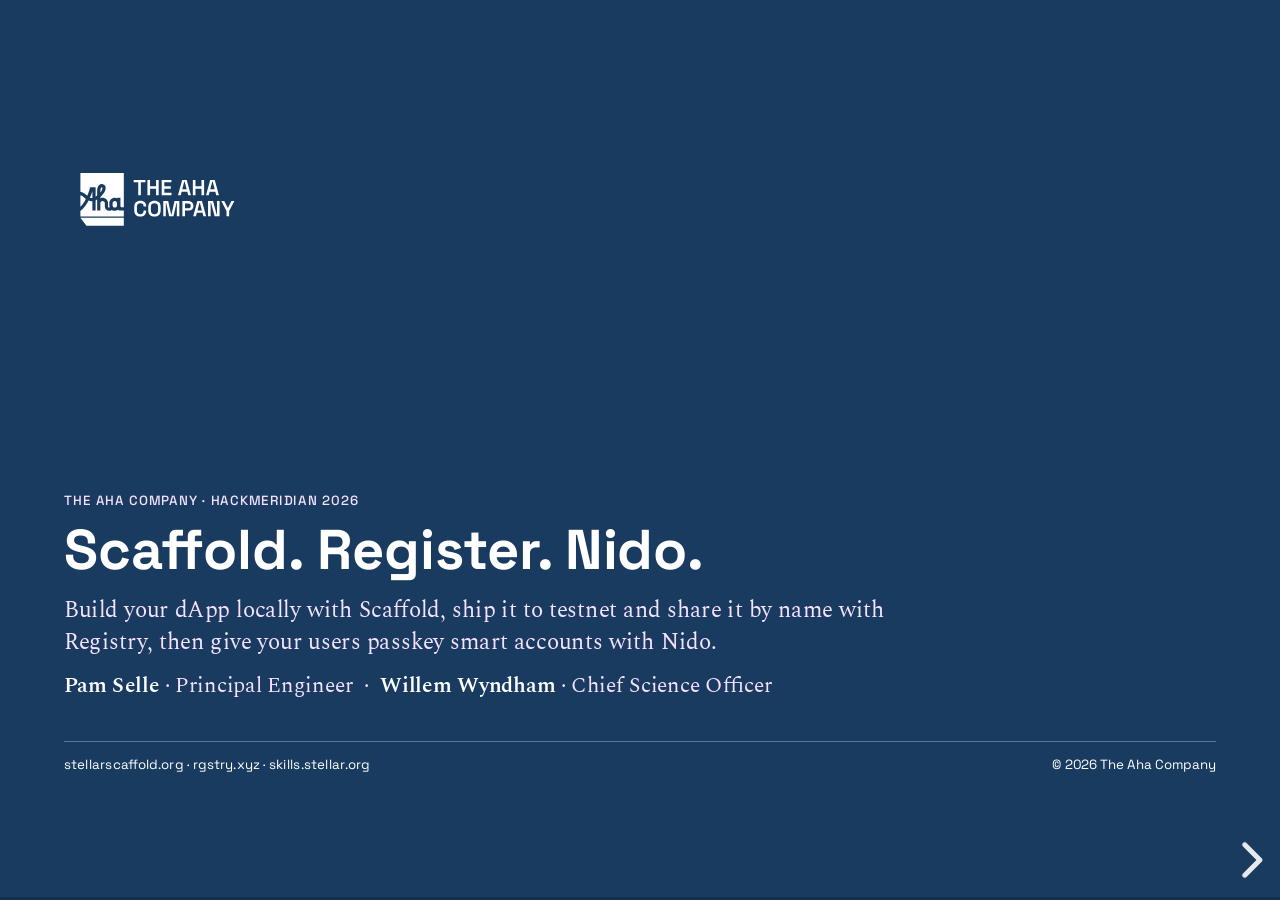
==== commit 68eb0061: "Bring back the cover tagline, now with Nido Co-Authored-By: Claude <noreply@anthropic.com>" ====
--- a/hackmeridian-2026/scaffold-registry/index.html
+++ b/hackmeridian-2026/scaffold-registry/index.html
@@ -20,7 +20,8 @@
     <div class="content">
       <p class="eyebrow">The Aha Company · HackMeridian 2026</p>
       <h1>Scaffold. Register. Nido.</h1>
-      <p class="lead">Launch apps fast, launch apps smart, and build the future.</p>
+      <p class="lead">Build your dApp locally with Scaffold, ship it to testnet and share it by name
+        with Registry, then give your users passkey smart accounts with Nido.</p>
       <p><b>Pam Selle</b> · Principal Engineer &nbsp;·&nbsp; <b>Willem Wyndham</b> · Chief Science Officer</p>
     </div>
     <div class="bottom"><span>stellarscaffold.org · rgstry.xyz · skills.stellar.org</span><span>© 2026 The Aha Company</span></div>
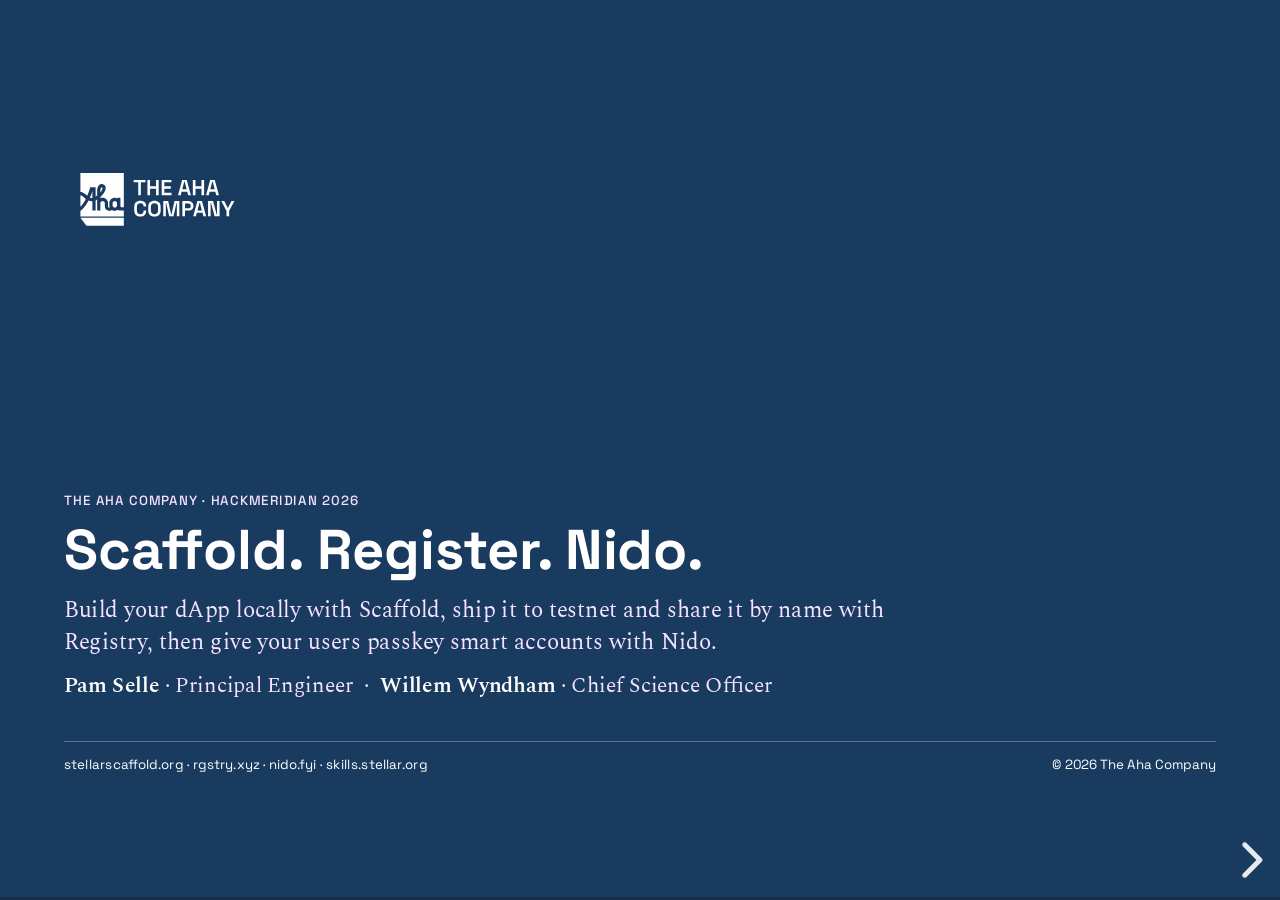
==== commit b6af4a76: "Add nido.fyi to the cover links Co-Authored-By: Claude <noreply@anthropic.com>" ====
--- a/hackmeridian-2026/scaffold-registry/index.html
+++ b/hackmeridian-2026/scaffold-registry/index.html
@@ -24,7 +24,7 @@
         with Registry, then give your users passkey smart accounts with Nido.</p>
       <p><b>Pam Selle</b> · Principal Engineer &nbsp;·&nbsp; <b>Willem Wyndham</b> · Chief Science Officer</p>
     </div>
-    <div class="bottom"><span>stellarscaffold.org · rgstry.xyz · skills.stellar.org</span><span>© 2026 The Aha Company</span></div>
+    <div class="bottom"><span>stellarscaffold.org · rgstry.xyz · nido.fyi · skills.stellar.org</span><span>© 2026 The Aha Company</span></div>
   </div>
   <aside class="notes">
     <ul>
@@ -45,16 +45,16 @@
       <p class="small muted">HackMeridian 2026 · The Aha Company</p>
     </div>
     <ol>
-      <li><span class="n">01</span><div><h3>Who we are</h3><p>The Aha Company and today's speakers</p></div><span class="min">1 min</span></li>
-      <li><span class="n">02</span><div><h3>Stellar Scaffold</h3><p>App bootstrap and config: from idea to working dApp, fast</p></div><span class="min">7 min</span></li>
-      <li><span class="n">03</span><div><h3>Stellar Registry</h3><p>Wasm and contract publishing and discovery</p></div><span class="min">8 min</span></li>
-      <li><span class="n">04</span><div><h3>Nido</h3><p>A passkey-based smart account wallet</p></div><span class="min"></span></li>
-      <li><span class="n">05</span><div><h3>Your next step</h3><p>What to build next, then questions</p></div><span class="min"></span></li>
+      <li><span class="n">01</span><div><h3>Who we are</h3><p>The Aha Company and today's speakers</p></div></li>
+      <li><span class="n">02</span><div><h3>Stellar Scaffold</h3><p>App bootstrap and config: from idea to working dApp, fast</p></div></li>
+      <li><span class="n">03</span><div><h3>Stellar Registry</h3><p>Wasm and contract publishing and discovery</p></div></li>
+      <li><span class="n">04</span><div><h3>Nido</h3><p>A passkey-based smart account wallet</p></div></li>
+      <li><span class="n">05</span><div><h3>Your next step</h3><p>What to build next, then questions</p></div></li>
     </ol>
   </div>
   <aside class="notes">
     <ul>
-      <li>Quick intro, then Scaffold (about 7 minutes), Registry (about 8), then Willem on Nido.</li>
+      <li>Quick intro, then Scaffold, Registry, and Willem on Nido.</li>
       <li>We finish with one thing to do during the hackathon, then questions.</li>
       <li>Everything we show is on the handouts, so no need to copy commands down.</li>
     </ul>
